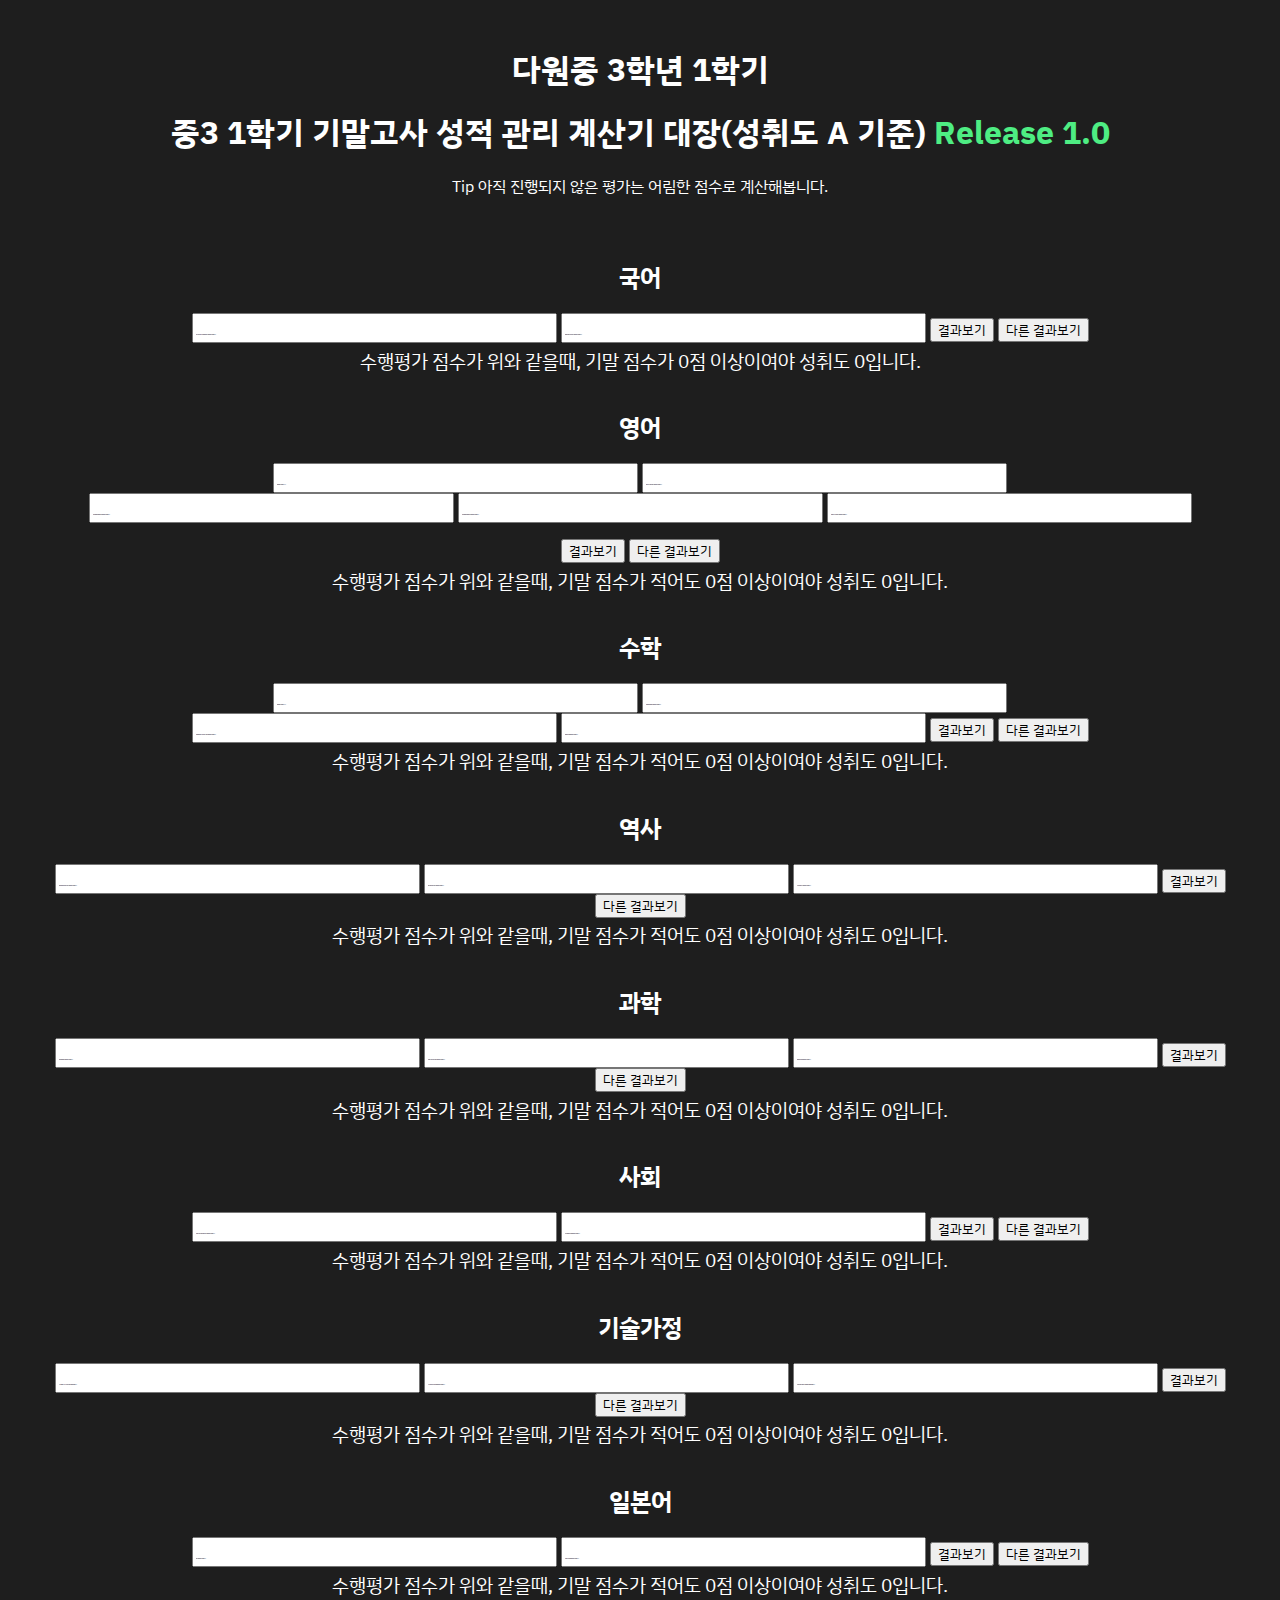
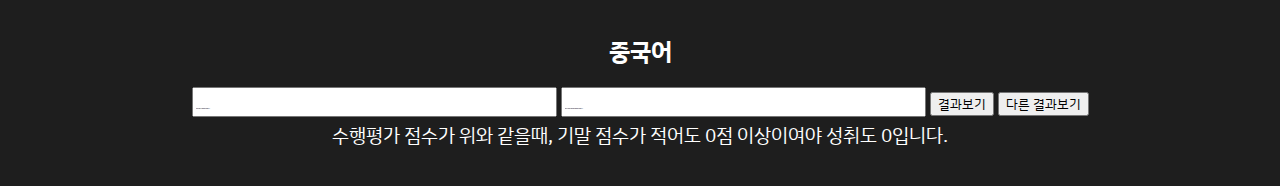
==== DawonExam/2023/FirstSemester/index.html @ bfc78958 "Add files via upload" ====
<!DOCTYPE html>
<html lang="ko">
<head>
    <meta charset="UTF-8">
    <meta http-equiv="X-UA-Compatible" content="IE=edge">
    <meta name="viewport" content="width=device-width, initial-scale=1.0">
    <link rel="preconnect" href="https://fonts.googleapis.com">
    <link rel="preconnect" href="https://fonts.gstatic.com" crossorigin>
    <link href="https://fonts.googleapis.com/css2?family=IBM+Plex+Sans+KR:wght@500&display=swap" rel="stylesheet">
    <link href="https://cdn.jsdelivr.net/npm/bootstrap@5.2.2/dist/css/bootstrap.min.css" rel="stylesheet" integrity="sha384-Zenh87qX5JnK2Jl0vWa8Ck2rdkQ2Bzep5IDxbcnCeuOxjzrPF/et3URy9Bv1WTRi" crossorigin="anonymous">
    <script src="https://cdn.jsdelivr.net/npm/bootstrap@5.2.2/dist/js/bootstrap.bundle.min.js" integrity="sha384-OERcA2EqjJCMA+/3y+gxIOqMEjwtxJY7qPCqsdltbNJuaOe923+mo//f6V8Qbsw3" crossorigin="anonymous"></script>
    <link rel="stylesheet" href="style.css">
    <title>다원중학교 3학년 1학기 성적 성취도 계산기</title>

    <style>
        ::placeholder{
            font-size: 1px;
        }
    </style>
</head>
<body>
    <div id="calculator">
        <h1 class="title" style="margin-top:3rem;">다원중 3학년 1학기</h1>
        <h1 class="title">중3 1학기 기말고사 성적 관리 계산기 대장(성취도 A 기준) <span style="font-size: 2rem;color:#4eed83;">Release 1.0</span></h1>
        <p style="margin-bottom: 4rem;">Tip 아직 진행되지 않은 평가는 어림한 점수로 계산해봅니다.</p>
        <div class="white">
            <h2 style="margin-top: 1.5rem;">국어</h2>
            <input type="text" id="subject-a-a" onKeyup="this.value=this.value.replace(/[^0-9]/g,'');"placeholder="심미적 체험을 글로 표현하기 수행평가 점수(/25)"style="font-size: 18px;">
            <input type="text" id="subject-a-b" onKeyup="this.value=this.value.replace(/[^0-9]/g,'');" placeholder="토론 개요서 작성하기 수행평가 점수(/25)"style="font-size: 18px;">
            <button type="button" class="btn btn-success" id="subject-a" onclick="javascript:SubA('real-result');">결과보기</button>
            <button type="button" class="btn btn-success" id="subject-a" onclick="javascript:SubA('other-result');">다른 결과보기</button>
            <div id="subject-a-result" style="margin-bottom: 2.35rem; font-size: 1.2rem; margin-top: 0.3rem;">수행평가 점수가 위와 같을때, 기말 점수가 0점 이상이여야 성취도 0입니다.</div>
            <h2>영어</h2>
            <input type="text" id="subject-b-a" onKeyup="this.value=this.value.replace(/[^0-9]/g,'');" placeholder="중간고사 점수(/100)"style="font-size: 18px;">
            <input type="text" id="subject-b-b"onKeyup="this.value=this.value.replace(/[^0-9]/g,'');" placeholder="주제에 맞는 글쓰기 수행평가 점수(/20)"style="font-size: 18px;">
            <br>
            <input type="text" id="subject-b-c"onKeyup="this.value=this.value.replace(/[^0-9]/g,'');" placeholder="어휘 활용 작문 논술-1 수행평가 점수(/10)"style="font-size: 18px;">
            <input type="text" id="subject-b-d"onKeyup="this.value=this.value.replace(/[^0-9]/g,'');" placeholder="어휘 활용 작문 논술-2 수행평가 점수(/10)"style="font-size: 18px;">
            <input type="text" id="subject-b-e"onKeyup="this.value=this.value.replace(/[^0-9]/g,'');" placeholder="상황에 맞게 말하기 수행평가 점수(/10)"style="font-size: 18px;">
            <br>
            <button type="button" style="margin-top: 1rem;"class="btn btn-success" id="subject-b" onclick="javascript:SubB('real-result');">결과보기</button>
            <button type="button" style="margin-top: 1rem;"class="btn btn-success" id="subject-b" onclick="javascript:SubB('other-result');">다른 결과보기</button>
            <div id="subject-b-result" style="margin-bottom: 2.35rem;font-size: 1.2rem; margin-top: 0.3rem;">수행평가 점수가 위와 같을때, 기말 점수가 적어도 0점 이상이여야 성취도 0입니다.</div>
            <h2>수학</h2>
            <input type="text" id="subject-c-a"onKeyup="this.value=this.value.replace(/[^0-9]/g,'');" placeholder="중간고사 점수(/100)"style="font-size: 18px;">
            <input type="text" id="subject-c-b"onKeyup="this.value=this.value.replace(/[^0-9]/g,'');" placeholder="실수와 연산 논술 수행평가 점수(/15)"style="font-size: 18px;">
            <br>
            <input type="text" id="subject-c-c"onKeyup="this.value=this.value.replace(/[^0-9]/g,'');" placeholder="인수분해와 이차방정식 논술 수행평가 점수(/15)"style="font-size: 18px;">
            <input type="text" id="subject-c-d"onKeyup="this.value=this.value.replace(/[^0-9]/g,'');" placeholder="포트폴리오 수행평가 점수(/10)"style="font-size: 18px;">
            <button type="button" class="btn btn-success" id="subject-c" onclick="javascript:SubC('real-result');">결과보기</button>
            <button type="button" class="btn btn-success" id="subject-c" onclick="javascript:SubC('other-result');">다른 결과보기</button>
            <div id="subject-c-result" style="margin-bottom: 2.35rem;font-size: 1.2rem; margin-top: 0.3rem;">수행평가 점수가 위와 같을때, 기말 점수가 적어도 0점 이상이여야 성취도 0입니다.</div>
            <h2>역사</h2>
            <input type="text" id="subject-d-a"onKeyup="this.value=this.value.replace(/[^0-9]/g,'');" placeholder="왕권 강화 정책 평가하기 수행평가 점수(/20)"style="font-size: 18px;">
            <input type="text" id="subject-d-b"onKeyup="this.value=this.value.replace(/[^0-9]/g,'');" placeholder="삼국 통일 평가하기 수행평가 점수(/20)"style="font-size: 18px;">
            <input type="text" id="subject-d-c"onKeyup="this.value=this.value.replace(/[^0-9]/g,'');" placeholder="씽킹 맵 만들기 수행평가 점수(/10)"style="font-size: 18px;">
            <button type="button" class="btn btn-success" id="subject-d" onclick="javascript:SubD('real-result');">결과보기</button>
            <button type="button" class="btn btn-success" id="subject-d" onclick="javascript:SubD('other-result');">다른 결과보기</button>
            <div id="subject-d-result" style="margin-bottom: 2.35rem;font-size: 1.2rem; margin-top: 0.3rem;">수행평가 점수가 위와 같을때, 기말 점수가 적어도 0점 이상이여야 성취도 0입니다.</div>
            <h2>과학</h2>
            <input type="text" id="subject-e-a"onKeyup="this.value=this.value.replace(/[^0-9]/g,'');" placeholder="화학 반응 논술 수행평가 점수(/20)"style="font-size: 18px;">
            <input type="text" id="subject-e-b"onKeyup="this.value=this.value.replace(/[^0-9]/g,'');" placeholder="자유 낙하 에너지 논술 수행평가 점수(/20)"style="font-size: 18px;">
            <input type="text" id="subject-e-c"onKeyup="this.value=this.value.replace(/[^0-9]/g,'');" placeholder="구름 발생 실험 수행평가 점수(/10)"style="font-size: 18px;">
            <button type="button" class="btn btn-success" id="subject-e" onclick="javascript:SubE('real-result');">결과보기</button>
            <button type="button" class="btn btn-success" id="subject-e" onclick="javascript:SubE('other-result');">다른 결과보기</button>
            <div id="subject-e-result" style="margin-bottom: 2.35rem;font-size: 1.2rem; margin-top: 0.3rem;">수행평가 점수가 위와 같을때, 기말 점수가 적어도 0점 이상이여야 성취도 0입니다.</div>
            <h2>사회</h2>
            <input type="text" id="subject-f-a"onKeyup="this.value=this.value.replace(/[^0-9]/g,'');" placeholder="(일반사회)금융 생활 계획서 수행평가 점수(/30)"style="font-size: 18px;">
            <input type="text" id="subject-f-b"onKeyup="this.value=this.value.replace(/[^0-9]/g,'');" placeholder="(지리)포트폴리오 수행평가 점수(/20)"style="font-size: 18px;">
            <button type="button" class="btn btn-success" id="subject-f" onclick="javascript:SubF('real-result');">결과보기</button>
            <button type="button" class="btn btn-success" id="subject-f" onclick="javascript:SubF('other-result');">다른 결과보기</button>
            <div id="subject-f-result" style="margin-bottom: 2.35rem;font-size: 1.2rem; margin-top: 0.3rem;">수행평가 점수가 위와 같을때, 기말 점수가 적어도 0점 이상이여야 성취도 0입니다.</div>
            <h2>기술가정</h2>
            <input type="text" id="subject-g-a"onKeyup="this.value=this.value.replace(/[^0-9]/g,'');" placeholder="(기술)수송 기술 및 에너지 논술 수행 점수(/20)"style="font-size: 18px;">
            <input type="text" id="subject-g-b"onKeyup="this.value=this.value.replace(/[^0-9]/g,'');" placeholder="(기술)인터넷 개인 방송 수행 평가 점수(/10)"style="font-size: 18px;">
            <input type="text" id="subject-g-c"onKeyup="this.value=this.value.replace(/[^0-9]/g,'');" placeholder="(가정)바람직한 의사소통 논술 수행 점수(/20)"style="font-size: 18px;">
            <button type="button" class="btn btn-success" id="subject-g" onclick="javascript:SubG('real-result');">결과보기</button>
            <button type="button" class="btn btn-success" id="subject-g" onclick="javascript:SubG('other-result');">다른 결과보기</button>
            <div id="subject-g-result" style="margin-bottom: 2.35rem;font-size: 1.2rem; margin-top: 0.3rem;">수행평가 점수가 위와 같을때, 기말 점수가 적어도 0점 이상이여야 성취도 0입니다.</div>
            <h2>일본어</h2>
            <input type="text" id="subject-h-a"onKeyup="this.value=this.value.replace(/[^0-9]/g,'');" placeholder="쓰기 수행평가 점수(/20)"style="font-size: 18px;">
            <input type="text" id="subject-h-b"onKeyup="this.value=this.value.replace(/[^0-9]/g,'');" placeholder="일본 지역 신문 수행평가 점수(/30)"style="font-size: 18px;">
            <button type="button" class="btn btn-success" id="subject-h" onclick="javascript:SubH('real-result');">결과보기</button>
            <button type="button" class="btn btn-success" id="subject-h" onclick="javascript:SubH('other-result');">다른 결과보기</button>
            <div id="subject-h-result" style="margin-bottom: 2.35rem;font-size: 1.2rem; margin-top: 0.3rem;">수행평가 점수가 위와 같을때, 기말 점수가 적어도 0점 이상이여야 성취도 0입니다.</div>
            <h2>중국어</h2>
            <input type="text" id="subject-i-a"onKeyup="this.value=this.value.replace(/[^0-9]/g,'');" placeholder="어휘카드 읽기 수행평가 점수(/20)"style="font-size: 18px;">
            <input type="text" id="subject-i-b"onKeyup="this.value=this.value.replace(/[^0-9]/g,'');" placeholder="중국 이해하기 주제 논술 수행평가 점수(/30)"style="font-size: 18px;">
            <button type="button" class="btn btn-success" id="subject-i" onclick="javascript:SubI('real-result');">결과보기</button>
            <button type="button" class="btn btn-success" id="subject-i" onclick="javascript:SubI('other-result');">다른 결과보기</button>
            <div id="subject-i-result" style="margin-bottom: 2.35rem;font-size: 1.2rem; margin-top: 0.3rem;">수행평가 점수가 위와 같을때, 기말 점수가 적어도 0점 이상이여야 성취도 0입니다.</div>
        </div>
    

        <script src="main.js"></script>
    </div>
</body>
</html>
---- DawonExam/2023/FirstSemester/style.css ----
body{
    background-color: #1E1E1E;
}
#calculator{
    color:white;
    justify-content: center;
    text-align: center;
}
*{
    font-family: 'IBM Plex Sans KR', sans-serif;
}
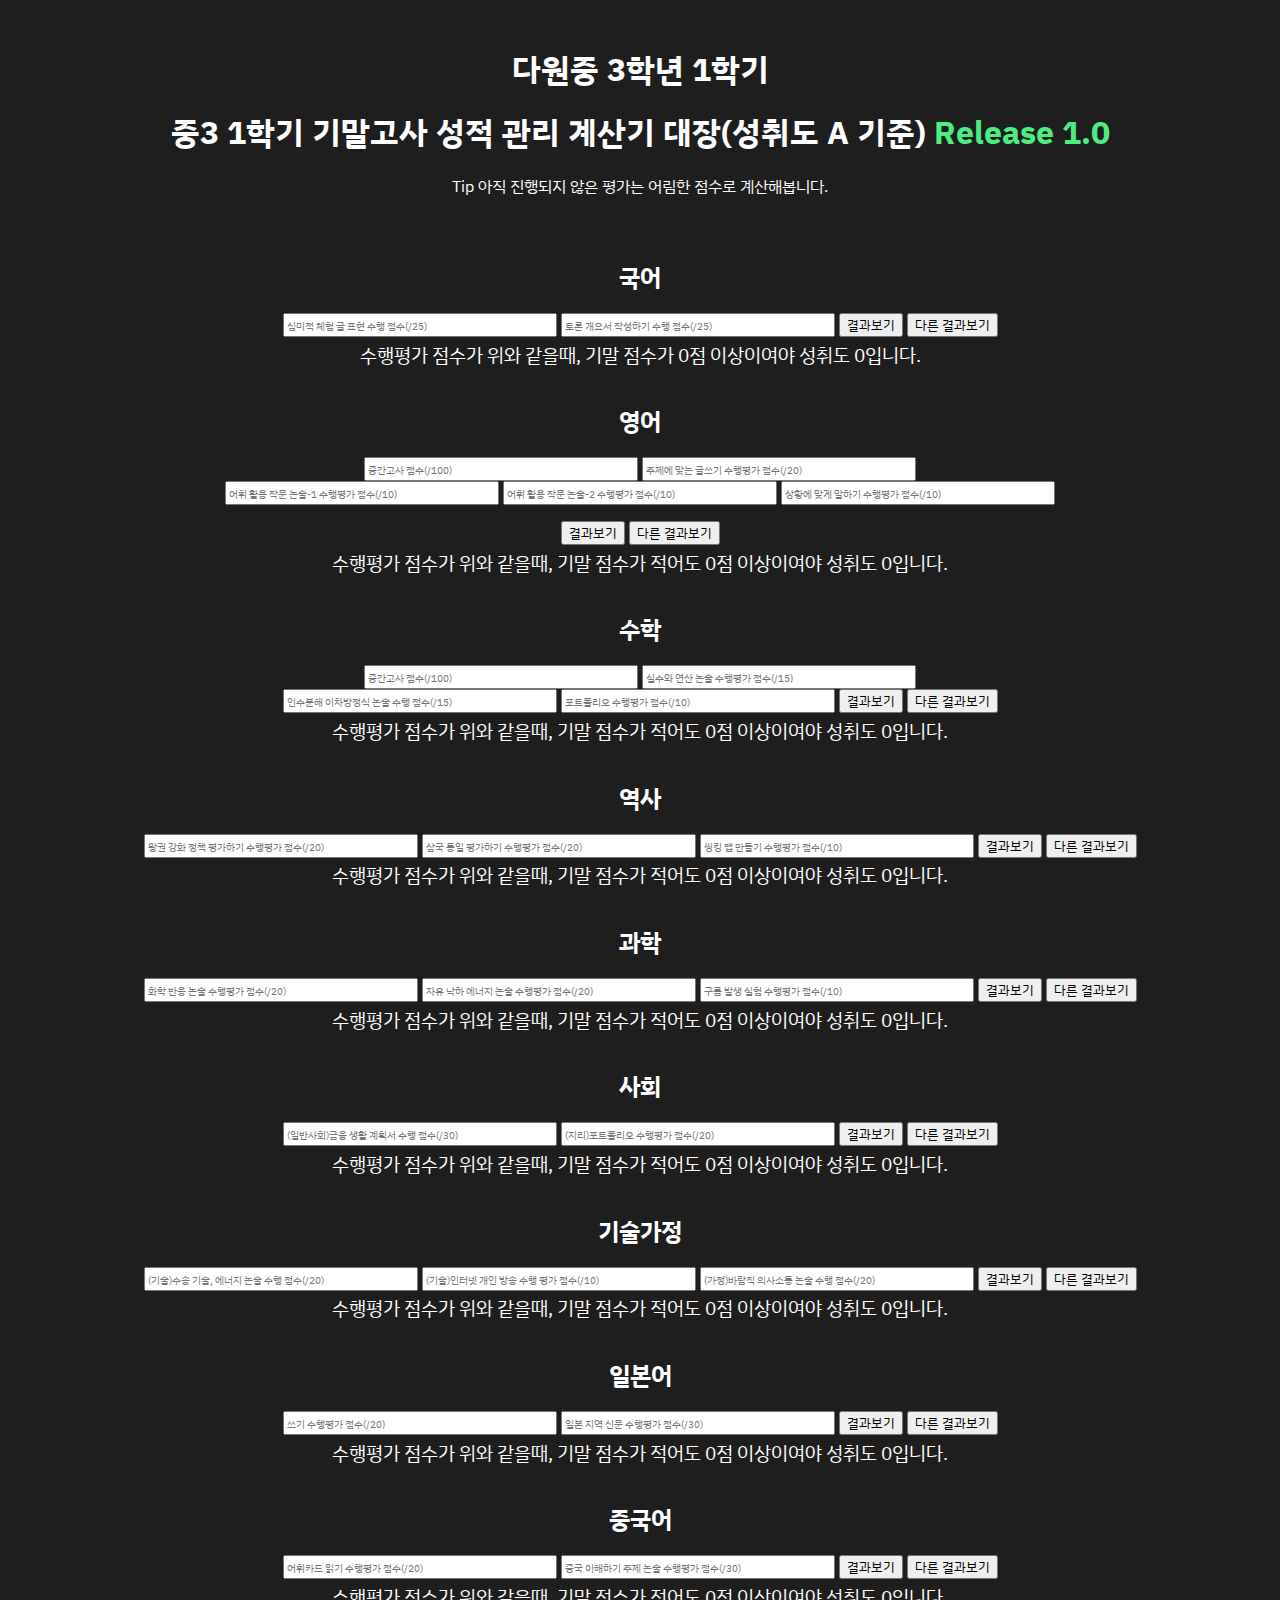
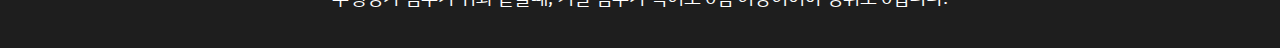
==== commit 2a3c1165: "Update index.html" ====
--- a/DawonExam/2023/FirstSemester/index.html
+++ b/DawonExam/2023/FirstSemester/index.html
@@ -11,10 +11,9 @@
     <script src="https://cdn.jsdelivr.net/npm/bootstrap@5.2.2/dist/js/bootstrap.bundle.min.js" integrity="sha384-OERcA2EqjJCMA+/3y+gxIOqMEjwtxJY7qPCqsdltbNJuaOe923+mo//f6V8Qbsw3" crossorigin="anonymous"></script>
     <link rel="stylesheet" href="style.css">
     <title>다원중학교 3학년 1학기 성적 성취도 계산기</title>
-
     <style>
         ::placeholder{
-            font-size: 1px;
+            font-size: 0.6rem;
         }
     </style>
 </head>
@@ -25,67 +24,67 @@
         <p style="margin-bottom: 4rem;">Tip 아직 진행되지 않은 평가는 어림한 점수로 계산해봅니다.</p>
         <div class="white">
             <h2 style="margin-top: 1.5rem;">국어</h2>
-            <input type="text" id="subject-a-a" onKeyup="this.value=this.value.replace(/[^0-9]/g,'');"placeholder="심미적 체험을 글로 표현하기 수행평가 점수(/25)"style="font-size: 18px;">
-            <input type="text" id="subject-a-b" onKeyup="this.value=this.value.replace(/[^0-9]/g,'');" placeholder="토론 개요서 작성하기 수행평가 점수(/25)"style="font-size: 18px;">
+            <input type="text" id="subject-a-a" onKeyup="this.value=this.value.replace(/[^0-9]/g,'');"placeholder="심미적 체험 글 표현 수행 점수(/25)">
+            <input type="text" id="subject-a-b" onKeyup="this.value=this.value.replace(/[^0-9]/g,'');" placeholder="토론 개요서 작성하기 수행 점수(/25)">
             <button type="button" class="btn btn-success" id="subject-a" onclick="javascript:SubA('real-result');">결과보기</button>
             <button type="button" class="btn btn-success" id="subject-a" onclick="javascript:SubA('other-result');">다른 결과보기</button>
             <div id="subject-a-result" style="margin-bottom: 2.35rem; font-size: 1.2rem; margin-top: 0.3rem;">수행평가 점수가 위와 같을때, 기말 점수가 0점 이상이여야 성취도 0입니다.</div>
             <h2>영어</h2>
-            <input type="text" id="subject-b-a" onKeyup="this.value=this.value.replace(/[^0-9]/g,'');" placeholder="중간고사 점수(/100)"style="font-size: 18px;">
-            <input type="text" id="subject-b-b"onKeyup="this.value=this.value.replace(/[^0-9]/g,'');" placeholder="주제에 맞는 글쓰기 수행평가 점수(/20)"style="font-size: 18px;">
+            <input type="text" id="subject-b-a" onKeyup="this.value=this.value.replace(/[^0-9]/g,'');" placeholder="중간고사 점수(/100)">
+            <input type="text" id="subject-b-b"onKeyup="this.value=this.value.replace(/[^0-9]/g,'');" placeholder="주제에 맞는 글쓰기 수행평가 점수(/20)">
             <br>
-            <input type="text" id="subject-b-c"onKeyup="this.value=this.value.replace(/[^0-9]/g,'');" placeholder="어휘 활용 작문 논술-1 수행평가 점수(/10)"style="font-size: 18px;">
-            <input type="text" id="subject-b-d"onKeyup="this.value=this.value.replace(/[^0-9]/g,'');" placeholder="어휘 활용 작문 논술-2 수행평가 점수(/10)"style="font-size: 18px;">
-            <input type="text" id="subject-b-e"onKeyup="this.value=this.value.replace(/[^0-9]/g,'');" placeholder="상황에 맞게 말하기 수행평가 점수(/10)"style="font-size: 18px;">
+            <input type="text" id="subject-b-c"onKeyup="this.value=this.value.replace(/[^0-9]/g,'');" placeholder="어휘 활용 작문 논술-1 수행평가 점수(/10)">
+            <input type="text" id="subject-b-d"onKeyup="this.value=this.value.replace(/[^0-9]/g,'');" placeholder="어휘 활용 작문 논술-2 수행평가 점수(/10)">
+            <input type="text" id="subject-b-e"onKeyup="this.value=this.value.replace(/[^0-9]/g,'');" placeholder="상황에 맞게 말하기 수행평가 점수(/10)">
             <br>
             <button type="button" style="margin-top: 1rem;"class="btn btn-success" id="subject-b" onclick="javascript:SubB('real-result');">결과보기</button>
             <button type="button" style="margin-top: 1rem;"class="btn btn-success" id="subject-b" onclick="javascript:SubB('other-result');">다른 결과보기</button>
             <div id="subject-b-result" style="margin-bottom: 2.35rem;font-size: 1.2rem; margin-top: 0.3rem;">수행평가 점수가 위와 같을때, 기말 점수가 적어도 0점 이상이여야 성취도 0입니다.</div>
             <h2>수학</h2>
-            <input type="text" id="subject-c-a"onKeyup="this.value=this.value.replace(/[^0-9]/g,'');" placeholder="중간고사 점수(/100)"style="font-size: 18px;">
-            <input type="text" id="subject-c-b"onKeyup="this.value=this.value.replace(/[^0-9]/g,'');" placeholder="실수와 연산 논술 수행평가 점수(/15)"style="font-size: 18px;">
+            <input type="text" id="subject-c-a"onKeyup="this.value=this.value.replace(/[^0-9]/g,'');" placeholder="중간고사 점수(/100)">
+            <input type="text" id="subject-c-b"onKeyup="this.value=this.value.replace(/[^0-9]/g,'');" placeholder="실수와 연산 논술 수행평가 점수(/15)">
             <br>
-            <input type="text" id="subject-c-c"onKeyup="this.value=this.value.replace(/[^0-9]/g,'');" placeholder="인수분해와 이차방정식 논술 수행평가 점수(/15)"style="font-size: 18px;">
-            <input type="text" id="subject-c-d"onKeyup="this.value=this.value.replace(/[^0-9]/g,'');" placeholder="포트폴리오 수행평가 점수(/10)"style="font-size: 18px;">
+            <input type="text" id="subject-c-c"onKeyup="this.value=this.value.replace(/[^0-9]/g,'');" placeholder="인수분해 이차방정식 논술 수행 점수(/15)">
+            <input type="text" id="subject-c-d"onKeyup="this.value=this.value.replace(/[^0-9]/g,'');" placeholder="포트폴리오 수행평가 점수(/10)">
             <button type="button" class="btn btn-success" id="subject-c" onclick="javascript:SubC('real-result');">결과보기</button>
             <button type="button" class="btn btn-success" id="subject-c" onclick="javascript:SubC('other-result');">다른 결과보기</button>
             <div id="subject-c-result" style="margin-bottom: 2.35rem;font-size: 1.2rem; margin-top: 0.3rem;">수행평가 점수가 위와 같을때, 기말 점수가 적어도 0점 이상이여야 성취도 0입니다.</div>
             <h2>역사</h2>
-            <input type="text" id="subject-d-a"onKeyup="this.value=this.value.replace(/[^0-9]/g,'');" placeholder="왕권 강화 정책 평가하기 수행평가 점수(/20)"style="font-size: 18px;">
-            <input type="text" id="subject-d-b"onKeyup="this.value=this.value.replace(/[^0-9]/g,'');" placeholder="삼국 통일 평가하기 수행평가 점수(/20)"style="font-size: 18px;">
-            <input type="text" id="subject-d-c"onKeyup="this.value=this.value.replace(/[^0-9]/g,'');" placeholder="씽킹 맵 만들기 수행평가 점수(/10)"style="font-size: 18px;">
+            <input type="text" id="subject-d-a"onKeyup="this.value=this.value.replace(/[^0-9]/g,'');" placeholder="왕권 강화 정책 평가하기 수행평가 점수(/20)">
+            <input type="text" id="subject-d-b"onKeyup="this.value=this.value.replace(/[^0-9]/g,'');" placeholder="삼국 통일 평가하기 수행평가 점수(/20)">
+            <input type="text" id="subject-d-c"onKeyup="this.value=this.value.replace(/[^0-9]/g,'');" placeholder="씽킹 맵 만들기 수행평가 점수(/10)">
             <button type="button" class="btn btn-success" id="subject-d" onclick="javascript:SubD('real-result');">결과보기</button>
             <button type="button" class="btn btn-success" id="subject-d" onclick="javascript:SubD('other-result');">다른 결과보기</button>
             <div id="subject-d-result" style="margin-bottom: 2.35rem;font-size: 1.2rem; margin-top: 0.3rem;">수행평가 점수가 위와 같을때, 기말 점수가 적어도 0점 이상이여야 성취도 0입니다.</div>
             <h2>과학</h2>
-            <input type="text" id="subject-e-a"onKeyup="this.value=this.value.replace(/[^0-9]/g,'');" placeholder="화학 반응 논술 수행평가 점수(/20)"style="font-size: 18px;">
-            <input type="text" id="subject-e-b"onKeyup="this.value=this.value.replace(/[^0-9]/g,'');" placeholder="자유 낙하 에너지 논술 수행평가 점수(/20)"style="font-size: 18px;">
-            <input type="text" id="subject-e-c"onKeyup="this.value=this.value.replace(/[^0-9]/g,'');" placeholder="구름 발생 실험 수행평가 점수(/10)"style="font-size: 18px;">
+            <input type="text" id="subject-e-a"onKeyup="this.value=this.value.replace(/[^0-9]/g,'');" placeholder="화학 반응 논술 수행평가 점수(/20)">
+            <input type="text" id="subject-e-b"onKeyup="this.value=this.value.replace(/[^0-9]/g,'');" placeholder="자유 낙하 에너지 논술 수행평가 점수(/20)">
+            <input type="text" id="subject-e-c"onKeyup="this.value=this.value.replace(/[^0-9]/g,'');" placeholder="구름 발생 실험 수행평가 점수(/10)">
             <button type="button" class="btn btn-success" id="subject-e" onclick="javascript:SubE('real-result');">결과보기</button>
             <button type="button" class="btn btn-success" id="subject-e" onclick="javascript:SubE('other-result');">다른 결과보기</button>
             <div id="subject-e-result" style="margin-bottom: 2.35rem;font-size: 1.2rem; margin-top: 0.3rem;">수행평가 점수가 위와 같을때, 기말 점수가 적어도 0점 이상이여야 성취도 0입니다.</div>
             <h2>사회</h2>
-            <input type="text" id="subject-f-a"onKeyup="this.value=this.value.replace(/[^0-9]/g,'');" placeholder="(일반사회)금융 생활 계획서 수행평가 점수(/30)"style="font-size: 18px;">
-            <input type="text" id="subject-f-b"onKeyup="this.value=this.value.replace(/[^0-9]/g,'');" placeholder="(지리)포트폴리오 수행평가 점수(/20)"style="font-size: 18px;">
+            <input type="text" id="subject-f-a"onKeyup="this.value=this.value.replace(/[^0-9]/g,'');" placeholder="(일반사회)금융 생활 계획서 수행 점수(/30)">
+            <input type="text" id="subject-f-b"onKeyup="this.value=this.value.replace(/[^0-9]/g,'');" placeholder="(지리)포트폴리오 수행평가 점수(/20)">
             <button type="button" class="btn btn-success" id="subject-f" onclick="javascript:SubF('real-result');">결과보기</button>
             <button type="button" class="btn btn-success" id="subject-f" onclick="javascript:SubF('other-result');">다른 결과보기</button>
             <div id="subject-f-result" style="margin-bottom: 2.35rem;font-size: 1.2rem; margin-top: 0.3rem;">수행평가 점수가 위와 같을때, 기말 점수가 적어도 0점 이상이여야 성취도 0입니다.</div>
             <h2>기술가정</h2>
-            <input type="text" id="subject-g-a"onKeyup="this.value=this.value.replace(/[^0-9]/g,'');" placeholder="(기술)수송 기술 및 에너지 논술 수행 점수(/20)"style="font-size: 18px;">
-            <input type="text" id="subject-g-b"onKeyup="this.value=this.value.replace(/[^0-9]/g,'');" placeholder="(기술)인터넷 개인 방송 수행 평가 점수(/10)"style="font-size: 18px;">
-            <input type="text" id="subject-g-c"onKeyup="this.value=this.value.replace(/[^0-9]/g,'');" placeholder="(가정)바람직한 의사소통 논술 수행 점수(/20)"style="font-size: 18px;">
+            <input type="text" id="subject-g-a"onKeyup="this.value=this.value.replace(/[^0-9]/g,'');" placeholder="(기술)수송 기술, 에너지 논술 수행 점수(/20)">
+            <input type="text" id="subject-g-b"onKeyup="this.value=this.value.replace(/[^0-9]/g,'');" placeholder="(기술)인터넷 개인 방송 수행 평가 점수(/10)">
+            <input type="text" id="subject-g-c"onKeyup="this.value=this.value.replace(/[^0-9]/g,'');" placeholder="(가정)바람직 의사소통 논술 수행 점수(/20)">
             <button type="button" class="btn btn-success" id="subject-g" onclick="javascript:SubG('real-result');">결과보기</button>
             <button type="button" class="btn btn-success" id="subject-g" onclick="javascript:SubG('other-result');">다른 결과보기</button>
             <div id="subject-g-result" style="margin-bottom: 2.35rem;font-size: 1.2rem; margin-top: 0.3rem;">수행평가 점수가 위와 같을때, 기말 점수가 적어도 0점 이상이여야 성취도 0입니다.</div>
             <h2>일본어</h2>
-            <input type="text" id="subject-h-a"onKeyup="this.value=this.value.replace(/[^0-9]/g,'');" placeholder="쓰기 수행평가 점수(/20)"style="font-size: 18px;">
-            <input type="text" id="subject-h-b"onKeyup="this.value=this.value.replace(/[^0-9]/g,'');" placeholder="일본 지역 신문 수행평가 점수(/30)"style="font-size: 18px;">
+            <input type="text" id="subject-h-a"onKeyup="this.value=this.value.replace(/[^0-9]/g,'');" placeholder="쓰기 수행평가 점수(/20)">
+            <input type="text" id="subject-h-b"onKeyup="this.value=this.value.replace(/[^0-9]/g,'');" placeholder="일본 지역 신문 수행평가 점수(/30)">
             <button type="button" class="btn btn-success" id="subject-h" onclick="javascript:SubH('real-result');">결과보기</button>
             <button type="button" class="btn btn-success" id="subject-h" onclick="javascript:SubH('other-result');">다른 결과보기</button>
             <div id="subject-h-result" style="margin-bottom: 2.35rem;font-size: 1.2rem; margin-top: 0.3rem;">수행평가 점수가 위와 같을때, 기말 점수가 적어도 0점 이상이여야 성취도 0입니다.</div>
             <h2>중국어</h2>
-            <input type="text" id="subject-i-a"onKeyup="this.value=this.value.replace(/[^0-9]/g,'');" placeholder="어휘카드 읽기 수행평가 점수(/20)"style="font-size: 18px;">
-            <input type="text" id="subject-i-b"onKeyup="this.value=this.value.replace(/[^0-9]/g,'');" placeholder="중국 이해하기 주제 논술 수행평가 점수(/30)"style="font-size: 18px;">
+            <input type="text" id="subject-i-a"onKeyup="this.value=this.value.replace(/[^0-9]/g,'');" placeholder="어휘카드 읽기 수행평가 점수(/20)">
+            <input type="text" id="subject-i-b"onKeyup="this.value=this.value.replace(/[^0-9]/g,'');" placeholder="중국 이해하기 주제 논술 수행평가 점수(/30)">
             <button type="button" class="btn btn-success" id="subject-i" onclick="javascript:SubI('real-result');">결과보기</button>
             <button type="button" class="btn btn-success" id="subject-i" onclick="javascript:SubI('other-result');">다른 결과보기</button>
             <div id="subject-i-result" style="margin-bottom: 2.35rem;font-size: 1.2rem; margin-top: 0.3rem;">수행평가 점수가 위와 같을때, 기말 점수가 적어도 0점 이상이여야 성취도 0입니다.</div>
@@ -95,4 +94,4 @@
         <script src="main.js"></script>
     </div>
 </body>
-</html>+</html>
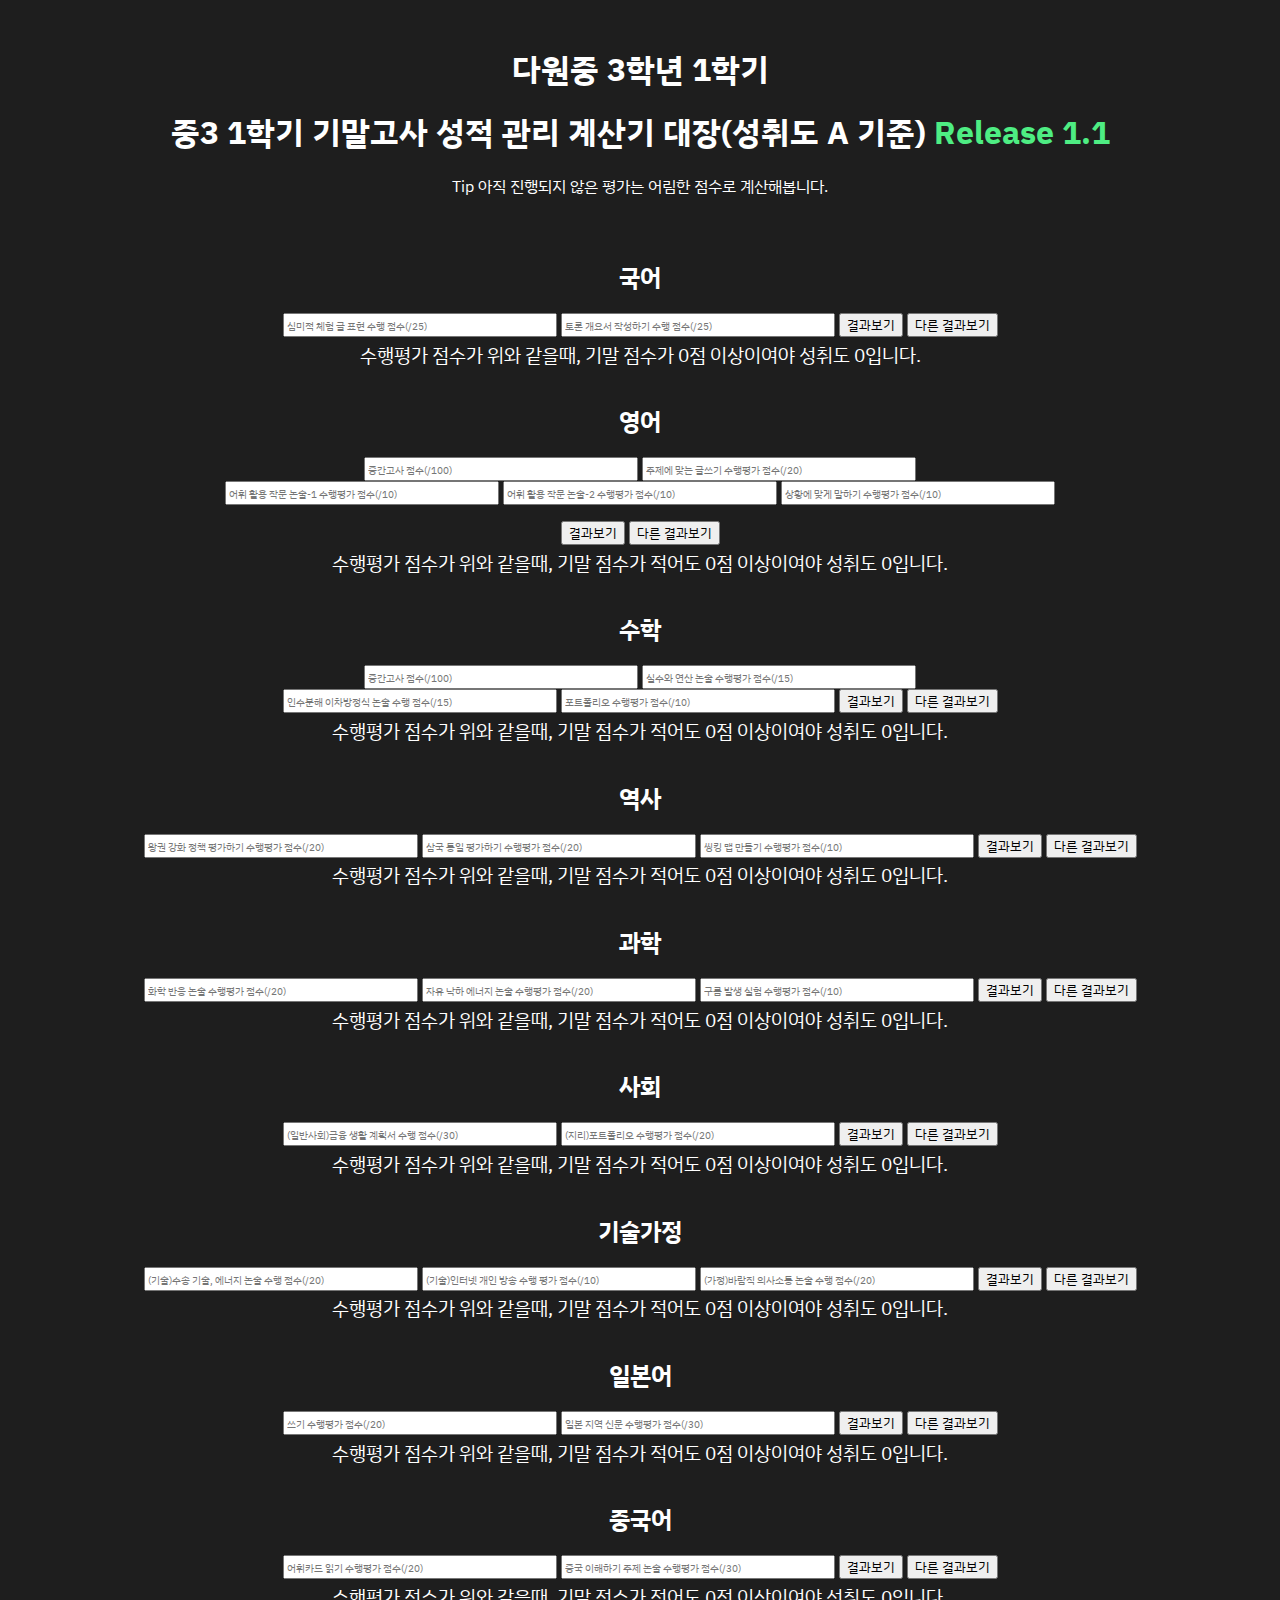
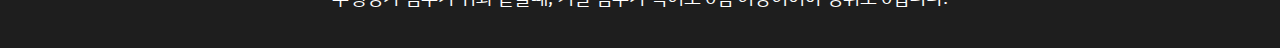
==== commit f2adc5e4: "Update index.html" ====
--- a/DawonExam/2023/FirstSemester/index.html
+++ b/DawonExam/2023/FirstSemester/index.html
@@ -20,7 +20,7 @@
 <body>
     <div id="calculator">
         <h1 class="title" style="margin-top:3rem;">다원중 3학년 1학기</h1>
-        <h1 class="title">중3 1학기 기말고사 성적 관리 계산기 대장(성취도 A 기준) <span style="font-size: 2rem;color:#4eed83;">Release 1.0</span></h1>
+        <h1 class="title">중3 1학기 기말고사 성적 관리 계산기 대장(성취도 A 기준) <span style="font-size: 2rem;color:#4eed83;">Release 1.1</span></h1>
         <p style="margin-bottom: 4rem;">Tip 아직 진행되지 않은 평가는 어림한 점수로 계산해봅니다.</p>
         <div class="white">
             <h2 style="margin-top: 1.5rem;">국어</h2>
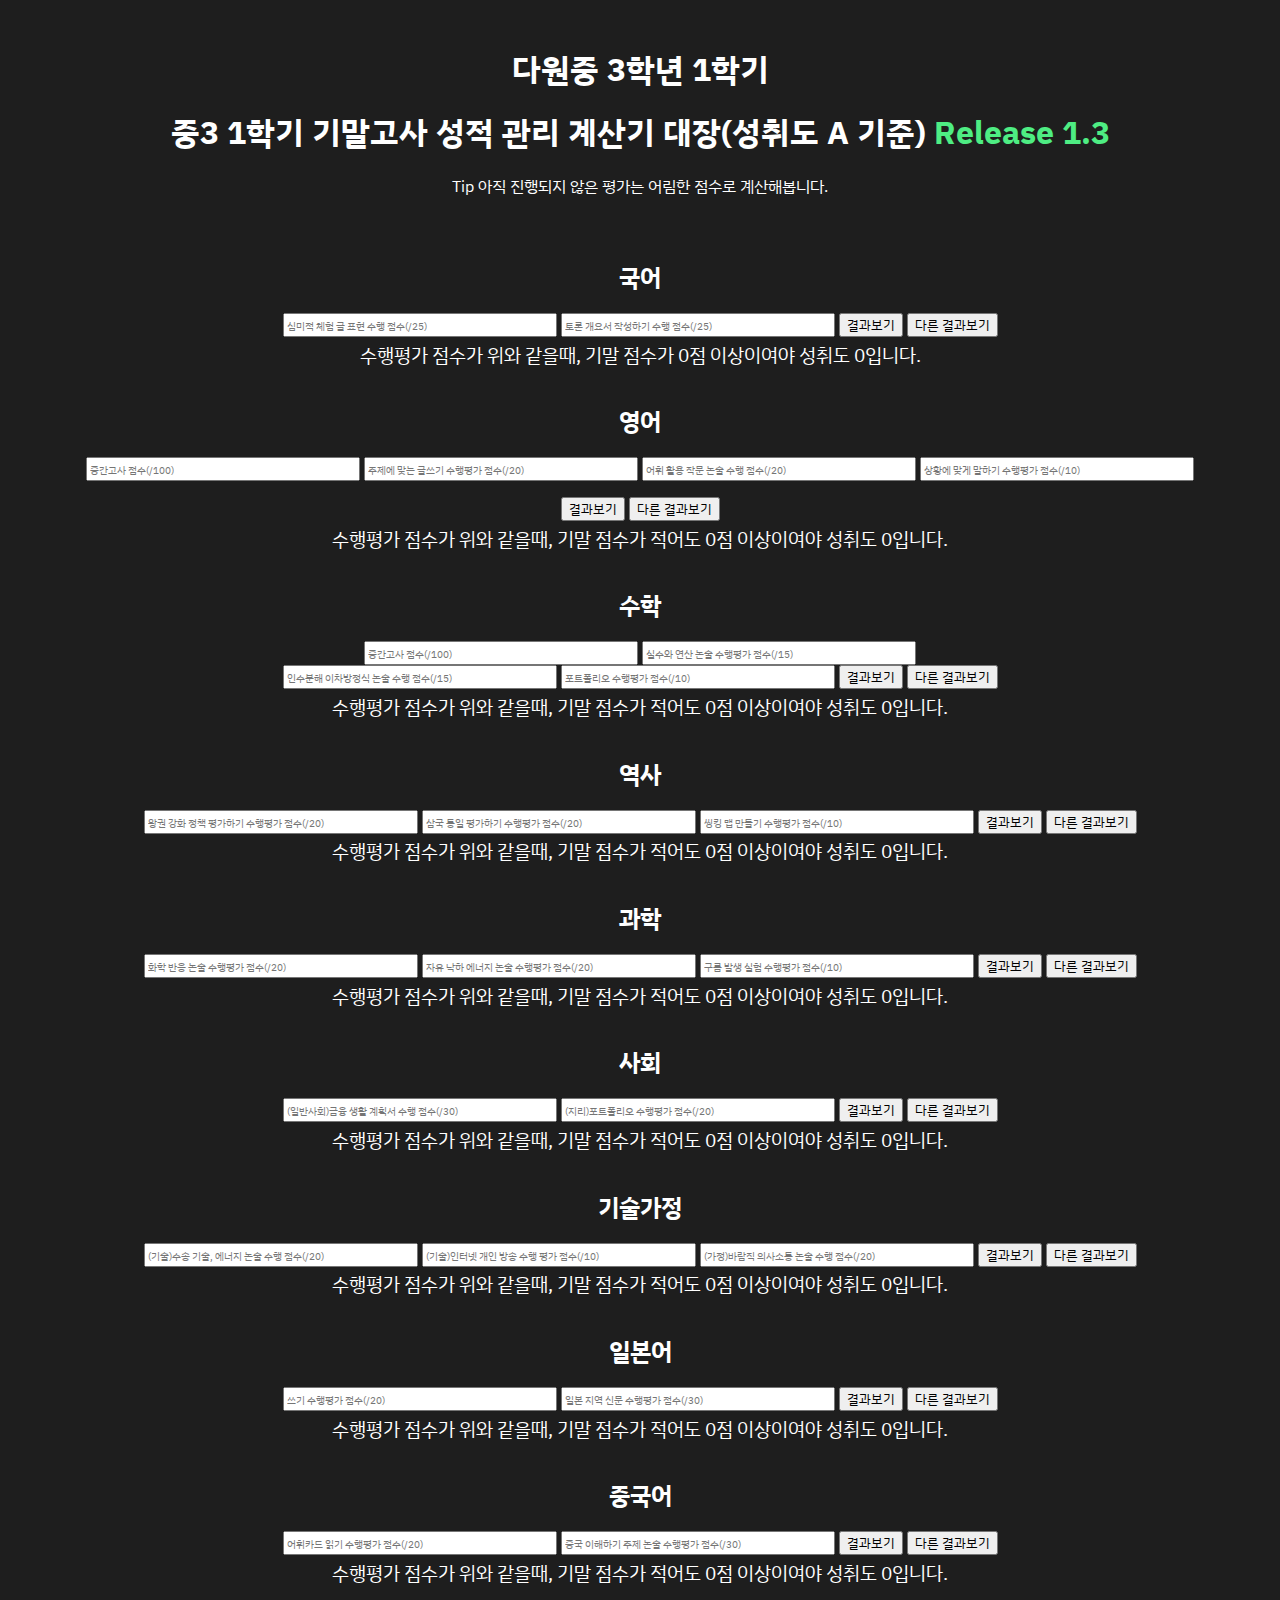
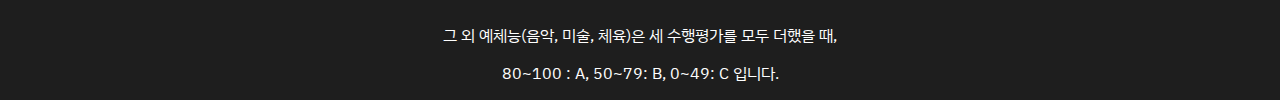
==== commit b10ca082: "Update index.html" ====
--- a/DawonExam/2023/FirstSemester/index.html
+++ b/DawonExam/2023/FirstSemester/index.html
@@ -20,8 +20,8 @@
 <body>
     <div id="calculator">
         <h1 class="title" style="margin-top:3rem;">다원중 3학년 1학기</h1>
-        <h1 class="title">중3 1학기 기말고사 성적 관리 계산기 대장(성취도 A 기준) <span style="font-size: 2rem;color:#4eed83;">Release 1.1</span></h1>
-        <p style="margin-bottom: 4rem;">Tip 아직 진행되지 않은 평가는 어림한 점수로 계산해봅니다.</p>
+        <h1 class="title">중3 1학기 기말고사 성적 관리 계산기 대장(성취도 A 기준) <span style="font-size: 2rem;color:#4eed83;">Release 1.3</span></h1>
+        <p style="margin-bottom: 4rem;">Tip 아직 진행되지 않은 평가는 어림한 점수로 계산해봅니다. 
         <div class="white">
             <h2 style="margin-top: 1.5rem;">국어</h2>
             <input type="text" id="subject-a-a" onKeyup="this.value=this.value.replace(/[^0-9]/g,'');"placeholder="심미적 체험 글 표현 수행 점수(/25)">
@@ -32,10 +32,8 @@
             <h2>영어</h2>
             <input type="text" id="subject-b-a" onKeyup="this.value=this.value.replace(/[^0-9]/g,'');" placeholder="중간고사 점수(/100)">
             <input type="text" id="subject-b-b"onKeyup="this.value=this.value.replace(/[^0-9]/g,'');" placeholder="주제에 맞는 글쓰기 수행평가 점수(/20)">
-            <br>
-            <input type="text" id="subject-b-c"onKeyup="this.value=this.value.replace(/[^0-9]/g,'');" placeholder="어휘 활용 작문 논술-1 수행평가 점수(/10)">
-            <input type="text" id="subject-b-d"onKeyup="this.value=this.value.replace(/[^0-9]/g,'');" placeholder="어휘 활용 작문 논술-2 수행평가 점수(/10)">
-            <input type="text" id="subject-b-e"onKeyup="this.value=this.value.replace(/[^0-9]/g,'');" placeholder="상황에 맞게 말하기 수행평가 점수(/10)">
+            <input type="text" id="subject-b-c"onKeyup="this.value=this.value.replace(/[^0-9]/g,'');" placeholder="어휘 활용 작문 논술 수행 점수(/20)">
+            <input type="text" id="subject-b-d"onKeyup="this.value=this.value.replace(/[^0-9]/g,'');" placeholder="상황에 맞게 말하기 수행평가 점수(/10)">
             <br>
             <button type="button" style="margin-top: 1rem;"class="btn btn-success" id="subject-b" onclick="javascript:SubB('real-result');">결과보기</button>
             <button type="button" style="margin-top: 1rem;"class="btn btn-success" id="subject-b" onclick="javascript:SubB('other-result');">다른 결과보기</button>
@@ -90,6 +88,8 @@
             <div id="subject-i-result" style="margin-bottom: 2.35rem;font-size: 1.2rem; margin-top: 0.3rem;">수행평가 점수가 위와 같을때, 기말 점수가 적어도 0점 이상이여야 성취도 0입니다.</div>
         </div>
     
+        <p>그 외 예체능(음악, 미술, 체육)은 세 수행평가를 모두 더했을 때,</p>
+        <p>80~100 : A, 50~79: B, 0~49: C 입니다.</p>
 
         <script src="main.js"></script>
     </div>
